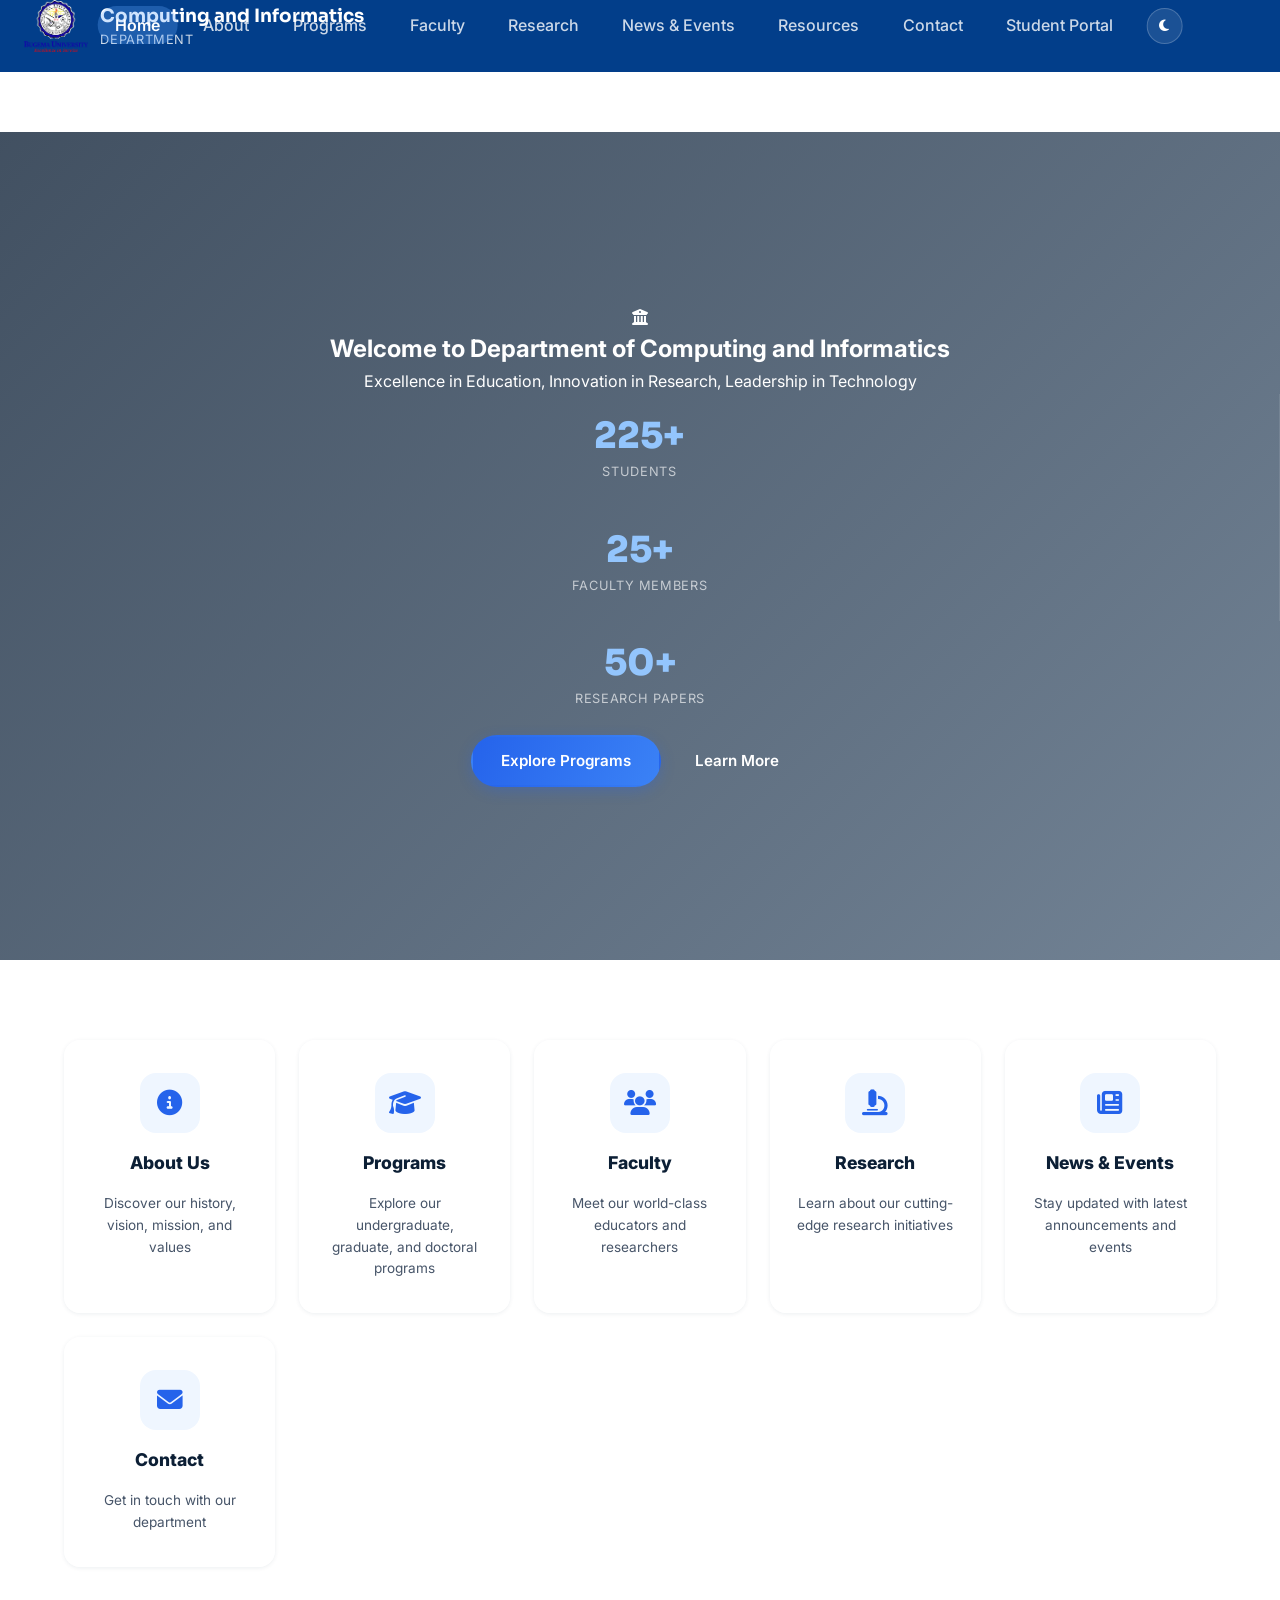
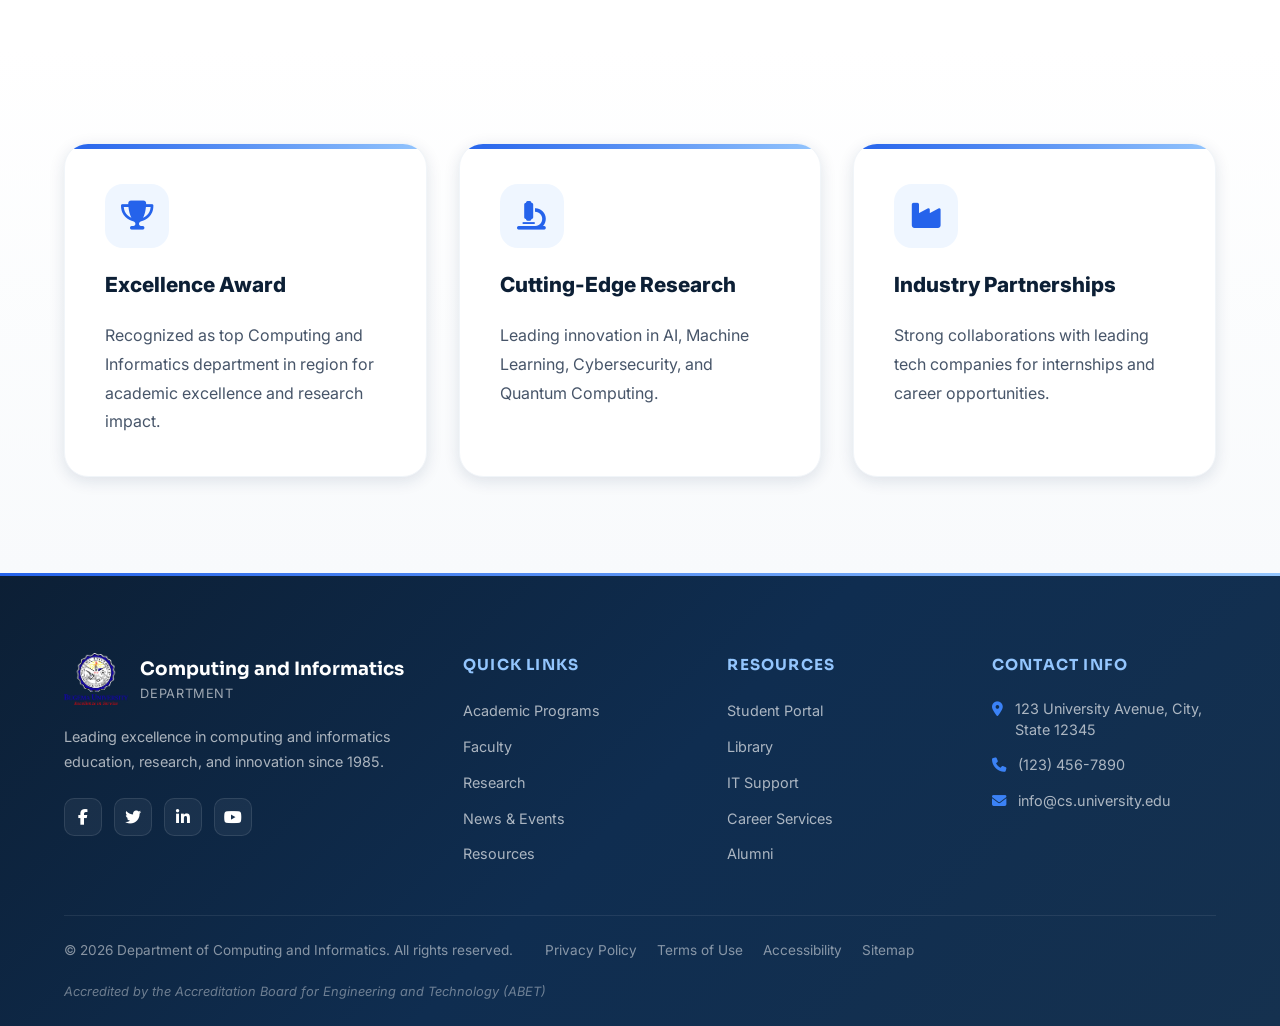
==== index.html @ a3d0b2f0 "BUSchool-Department-Computing_and_informatics" ====
<!DOCTYPE html>
<html lang="en">
<head>
    <meta charset="UTF-8">
    <meta name="viewport" content="width=device-width, initial-scale=1.0, maximum-scale=5.0, user-scalable=yes, viewport-fit=cover">
    <meta name="description" content="Department of Computing and Informatics - Excellence in Education, Research, and Innovation">
    <meta name="keywords" content="computing and informatics, university, education, research, programs, faculty">
    <meta name="author" content="Department of Computing and Informatics">
    <title>Department of Computing and Informatics | University</title>
    <link rel="stylesheet" href="styles.css">
    <link rel="preconnect" href="https://fonts.googleapis.com">
    <link rel="preconnect" href="https://fonts.gstatic.com" crossorigin>
    <link href="https://fonts.googleapis.com/css2?family=Inter:wght@300;400;500;600;700&family=Merriweather:wght@300;400;700&display=swap" rel="stylesheet">
    <link rel="stylesheet" href="https://cdnjs.cloudflare.com/ajax/libs/font-awesome/6.4.0/css/all.min.css">
</head>
<body>
    <!-- Navigation Header -->
    <header class="header" role="banner">
        <nav class="navbar" role="navigation" aria-label="Main navigation">
            <div class="nav-container">
                <div class="nav-brand">
                    <a href="index.html" class="brand-link">
                        <div class="brand-logo">
                            <img src="bugema logo.png" alt="Bugema Logo" class="nav-logo-img">
                        </div>
                        <div class="brand-text">
                            <span class="brand-name">Computing and Informatics</span>
                            <span class="brand-tagline">Department</span>
                        </div>
                    </a>
                </div>
                
                <button class="nav-toggle" aria-label="Toggle navigation" aria-expanded="false">
                    <span class="hamburger-line"></span>
                    <span class="hamburger-line"></span>
                    <span class="hamburger-line"></span>
                </button>
                
                <ul class="nav-menu" role="menubar">
                    <li class="nav-item" role="none">
                        <a href="index.html" class="nav-link active" role="menuitem">Home</a>
                    </li>
                    <li class="nav-item" role="none">
                        <a href="about.html" class="nav-link" role="menuitem">About</a>
                    </li>
                    <li class="nav-item" role="none">
                        <a href="programs.html" class="nav-link" role="menuitem">Programs</a>
                    </li>
                    <li class="nav-item" role="none">
                        <a href="faculty.html" class="nav-link" role="menuitem">Faculty</a>
                    </li>
                    <li class="nav-item" role="none">
                        <a href="research.html" class="nav-link" role="menuitem">Research</a>
                    </li>
                    <li class="nav-item" role="none">
                        <a href="news.html" class="nav-link" role="menuitem">News & Events</a>
                    </li>
                    <li class="nav-item" role="none">
                        <a href="resources.html" class="nav-link" role="menuitem">Resources</a>
                    </li>
                    <li class="nav-item" role="none">
                        <a href="contact.html" class="nav-link" role="menuitem">Contact</a>
                    </li>
                    <li class="nav-item nav-cta" role="none">
                        <a href="https://erms.bugemauniv.ac.ug/student/login/" class="nav-link cta-button" role="menuitem" target="_blank">Student Portal</a>
                    </li>
                </ul>
            </div>
        </nav>
    </header>

    <main>
        <!-- Hero Section -->
        <section id="home" class="hero welcome-hero" role="banner">
            <div class="hero-slides">
                <div class="hero-slide"></div>
                <div class="hero-slide"></div>
                <div class="hero-slide"></div>
                <div class="hero-slide"></div>
                <div class="hero-overlay"></div>
            </div>
            <div class="hero-content">
                <div class="welcome-container">
                    <div class="welcome-card">
                        <div class="welcome-icon">
                            <i class="fas fa-university"></i>
                        </div>
                        <h1 class="welcome-title">Welcome to Department of Computing and Informatics</h1>
                        <p class="welcome-subtitle">Excellence in Education, Innovation in Research, Leadership in Technology</p>
                        
                        <div class="welcome-stats">
                            <div class="stat-item">
                                <span class="stat-number" data-count="500" data-suffix="+">0+</span>
                                <span class="stat-label">Students</span>
                            </div>
                            <div class="stat-item">
                                <span class="stat-number" data-count="50" data-suffix="+">0+</span>
                                <span class="stat-label">Faculty Members</span>
                            </div>
                            <div class="stat-item">
                                <span class="stat-number" data-count="100" data-suffix="+">0+</span>
                                <span class="stat-label">Research Papers</span>
                            </div>
                        </div>
                        
                        <div class="welcome-actions">
                            <a href="programs.html" class="btn btn-primary">Explore Programs</a>
                            <a href="about.html" class="btn btn-secondary">Learn More</a>
                        </div>
                    </div>
                </div>
            </div>
        </section>

        <!-- Quick Links Section -->
        <section class="quick-links">
            <div class="container">
                <div class="quick-links-grid">
                    <a href="about.html" class="quick-link-card">
                        <div class="quick-link-icon">
                            <i class="fas fa-info-circle"></i>
                        </div>
                        <h3>About Us</h3>
                        <p>Discover our history, vision, mission, and values</p>
                    </a>
                    
                    <a href="programs.html" class="quick-link-card">
                        <div class="quick-link-icon">
                            <i class="fas fa-graduation-cap"></i>
                        </div>
                        <h3>Programs</h3>
                        <p>Explore our undergraduate, graduate, and doctoral programs</p>
                    </a>
                    
                    <a href="faculty.html" class="quick-link-card">
                        <div class="quick-link-icon">
                            <i class="fas fa-users"></i>
                        </div>
                        <h3>Faculty</h3>
                        <p>Meet our world-class educators and researchers</p>
                    </a>
                    
                    <a href="research.html" class="quick-link-card">
                        <div class="quick-link-icon">
                            <i class="fas fa-microscope"></i>
                        </div>
                        <h3>Research</h3>
                        <p>Learn about our cutting-edge research initiatives</p>
                    </a>
                    
                    <a href="news.html" class="quick-link-card">
                        <div class="quick-link-icon">
                            <i class="fas fa-newspaper"></i>
                        </div>
                        <h3>News & Events</h3>
                        <p>Stay updated with latest announcements and events</p>
                    </a>
                    
                    <a href="contact.html" class="quick-link-card">
                        <div class="quick-link-icon">
                            <i class="fas fa-envelope"></i>
                        </div>
                        <h3>Contact</h3>
                        <p>Get in touch with our department</p>
                    </a>
                </div>
            </div>
        </section>

        <!-- Highlights Section -->
        <section class="highlights">
            <div class="container">
                <div class="highlights-grid">
                    <div class="highlight-card">
                        <div class="highlight-icon">
                            <i class="fas fa-trophy"></i>
                        </div>
                        <h3>Excellence Award</h3>
                        <p>Recognized as top Computing and Informatics department in region for academic excellence and research impact.</p>
                    </div>
                    <div class="highlight-card">
                        <div class="highlight-icon">
                            <i class="fas fa-microscope"></i>
                        </div>
                        <h3>Cutting-Edge Research</h3>
                        <p>Leading innovation in AI, Machine Learning, Cybersecurity, and Quantum Computing.</p>
                    </div>
                    <div class="highlight-card">
                        <div class="highlight-icon">
                            <i class="fas fa-industry"></i>
                        </div>
                        <h3>Industry Partnerships</h3>
                        <p>Strong collaborations with leading tech companies for internships and career opportunities.</p>
                    </div>
                </div>
            </div>
        </section>
    </main>

    <!-- Footer -->
    <footer class="footer" role="contentinfo">
        <div class="container">
            <div class="footer-content">
                <div class="footer-section">
                    <div class="footer-brand">
                        <div class="brand-logo">
                            <img src="bugema logo.png" alt="Bugema Logo" class="nav-logo-img">
                        </div>
                        <div class="brand-text">
                            <span class="brand-name">Computing and Informatics</span>
                            <span class="brand-tagline">Department</span>
                        </div>
                    </div>
                    <p class="footer-description">
                        Leading excellence in computing and informatics education, research, and innovation since 1985.
                    </p>
                    <div class="social-links">
                        <a href="#" aria-label="Facebook">
                            <i class="fab fa-facebook-f"></i>
                        </a>
                        <a href="#" aria-label="Twitter">
                            <i class="fab fa-twitter"></i>
                        </a>
                        <a href="#" aria-label="LinkedIn">
                            <i class="fab fa-linkedin-in"></i>
                        </a>
                        <a href="#" aria-label="YouTube">
                            <i class="fab fa-youtube"></i>
                        </a>
                    </div>
                </div>
                
                <div class="footer-section">
                    <h3>Quick Links</h3>
                    <ul class="footer-links">
                        <li><a href="programs.html">Academic Programs</a></li>
                        <li><a href="faculty.html">Faculty</a></li>
                        <li><a href="research.html">Research</a></li>
                        <li><a href="news.html">News & Events</a></li>
                        <li><a href="resources.html">Resources</a></li>
                    </ul>
                </div>
                
                <div class="footer-section">
                    <h3>Resources</h3>
                    <ul class="footer-links">
                        <li><a href="https://erms.bugemauniv.ac.ug/student/login/" target="_blank">Student Portal</a></li>
                        <li><a href="#">Library</a></li>
                        <li><a href="#">IT Support</a></li>
                        <li><a href="#">Career Services</a></li>
                        <li><a href="#">Alumni</a></li>
                    </ul>
                </div>
                
                <div class="footer-section">
                    <h3>Contact Info</h3>
                    <ul class="footer-contact">
                        <li>
                            <i class="fas fa-map-marker-alt"></i>
                            123 University Avenue, City, State 12345
                        </li>
                        <li>
                            <i class="fas fa-phone"></i>
                            (123) 456-7890
                        </li>
                        <li>
                            <i class="fas fa-envelope"></i>
                            info@cs.university.edu
                        </li>
                    </ul>
                </div>
            </div>
            
            <div class="footer-bottom">
                <div class="footer-legal">
                    <p>&copy; 2026 Department of Computing and Informatics. All rights reserved.</p>
                    <ul class="legal-links">
                        <li><a href="#">Privacy Policy</a></li>
                        <li><a href="#">Terms of Use</a></li>
                        <li><a href="#">Accessibility</a></li>
                        <li><a href="#">Sitemap</a></li>
                    </ul>
                </div>
                <div class="footer-accreditation">
                    <p>Accredited by the Accreditation Board for Engineering and Technology (ABET)</p>
                </div>
            </div>
        </div>
    </footer>

    <script src="script.js"></script>
</body>
</html>
---- styles.css ----
/* =========================================================
   CS Department Website — Complete Design System
   Blue & White Theme | Modern University Layout
   ========================================================= */

@import url('https://fonts.googleapis.com/css2?family=Sora:wght@300;400;500;600;700;800&family=Inter:wght@300;400;500;600;700&display=swap');

/* ─── CSS Variables ──────────────────────────────────────── */
:root {
  --blue-900: #0c1f35;
  --blue-800: #0f2d50;
  --blue-700: #15314f;
  --blue-600: #1a4a72;
  --blue-500: #1d6fa3;
  --blue-400: #2563eb;
  --blue-300: #3b82f6;
  --blue-200: #93c5fd;
  --blue-100: #dbeafe;
  --blue-50:  #eff6ff;

  --white: #ffffff;
  --gray-50: #f8fafc;
  --gray-100: #f1f5f9;
  --gray-200: #e2e8f0;
  --gray-300: #cbd5e1;
  --gray-500: #64748b;
  --gray-600: #475569;
  --gray-700: #334155;
  --gray-900: #0f172a;

  --font-heading: 'Sora', sans-serif;
  --font-body: 'Inter', sans-serif;

  --radius-sm: 8px;
  --radius-md: 16px;
  --radius-lg: 24px;
  --radius-full: 9999px;

  --shadow-sm: 0 1px 4px rgba(15,45,80,.08);
  --shadow-md: 0 4px 16px rgba(15,45,80,.12);
  --shadow-lg: 0 12px 40px rgba(15,45,80,.16);
  --shadow-xl: 0 24px 60px rgba(15,45,80,.2);

  --nav-h: 72px;
  --bottom-nav-h: 64px;
  --transition: .25s ease;
}

[data-theme="dark"] {
  --white: #0f172a;
  --gray-50: #1e293b;
  --gray-100: #334155;
  --gray-200: #475569;
  --gray-300: #64748b;
  --gray-500: #94a3b8;
  --gray-600: #cbd5e1;
  --gray-700: #f1f5f9;
  --gray-900: #ffffff;
  
  --blue-900: #93c5fd;
  --blue-50: #1e293b;
}

/* ─── Reset ──────────────────────────────────────────────── */
*, *::before, *::after { box-sizing: border-box; margin: 0; padding: 0; }
html { scroll-behavior: smooth; font-size: 16px; }
body {
  font-family: var(--font-body);
  color: var(--gray-700);
  background: var(--white);
  line-height: 1.6;
  -webkit-font-smoothing: antialiased;
  overflow-x: hidden;
}
img { max-width: 100%; display: block; }
a { text-decoration: none; color: inherit; }
ul { list-style: none; }

/* ─── Container ──────────────────────────────────────────── */
.container {
  max-width: 1200px;
  margin: 0 auto;
  padding: 0 1.5rem;
}

/* ─── Body padding for nav ───────────────────────────────── */
body { padding-top: calc(var(--nav-h) + 60px); }
@media (max-width: 767px) {
  body { padding-top: 0; padding-bottom: var(--bottom-nav-h); }
}

/* =========================================================
   HEADER & NAVIGATION
   ========================================================= */
.header {
  position: fixed;
  top: 0; left: 0; right: 0;
  height: var(--nav-h);
  background: #023e8a; /* Solid vibrant university blue */
  z-index: 1000;
  transition: all 0.3s ease;
}
.header.scrolled {
  background: rgba(2, 62, 138, 0.95);
  backdrop-filter: blur(12px);
  box-shadow: 0 4px 30px rgba(0,0,0,0.15);
}

.nav-container {
  display: flex;
  align-items: center;
  justify-content: space-between;
  width: 100%;
  height: 100%;
  max-width: 1400px;
  margin: 0 auto;
  padding: 0 1.5rem;
  position: relative;
}

/* Brand */
.brand-link {
  display: flex;
  align-items: center;
  gap: .75rem;
  text-decoration: none;
  flex-shrink: 0;
}
.brand-logo {
  display: flex;
  align-items: center;
  justify-content: center;
  height: 52px;
  flex-shrink: 0;
}
.nav-logo-img {
  height: 52px;
  width: auto;
  object-fit: contain;
  display: block;
}
.brand-text {
  display: flex;
  flex-direction: column;
  white-space: nowrap;
}
.brand-name { font-family: var(--font-heading); font-size: 1.15rem; font-weight: 700; color: var(--white); }
.brand-tagline { font-family: var(--font-body); font-size: .8rem; color: rgba(255,255,255,.8); text-transform: uppercase; letter-spacing: 0.05em; }

/* Navigation Menu & Responsive Dropdown */
.nav-menu {
  display: flex;
  align-items: center;
  gap: .5rem;
  position: absolute;
  left: 50%;
  transform: translateX(-50%);
}
.nav-link {
  color: rgba(255,255,255,.8);
  font-size: 1rem;
  font-weight: 500;
  padding: .55rem 1.1rem;
  border-radius: var(--radius-full);
  transition: all 0.3s ease;
  white-space: nowrap;
}
.nav-link:hover   { color: var(--white); background: rgba(255,255,255,.12); }
.nav-link.active  { color: var(--white); background: rgba(96,165,250,.3); font-weight: 600; }

.nav-toggle { display: none; background: transparent; border: none; cursor: pointer; padding: 0.5rem; }
.hamburger-line { display: block; width: 24px; height: 2px; margin: 5px 0; background: var(--white); transition: var(--transition); }

/* Theme Toggle Button */
.theme-toggle {
  background: rgba(255,255,255,.1);
  border: 1px solid rgba(255,255,255,.2);
  color: var(--white);
  border-radius: 50%;
  width: 36px; height: 36px;
  display: flex; align-items: center; justify-content: center;
  cursor: pointer; transition: var(--transition);
  margin-left: 0.5rem;
}
.theme-toggle:hover { background: rgba(255,255,255,.2); transform: translateY(-2px); }
.theme-toggle i { pointer-events: none; }

/* Responsive Nav */
@media (max-width: 900px) {
  .nav-toggle { display: block; }
  .nav-menu {
    position: absolute;
    top: 100%; left: 0; right: 0;
    transform: none;
    background: rgba(12, 31, 53, 0.98);
    backdrop-filter: blur(16px);
    flex-direction: column;
    padding: 1.5rem;
    gap: 1rem;
    box-shadow: 0 10px 30px rgba(0,0,0,0.3);
    clip-path: polygon(0 0, 100% 0, 100% 0, 0 0);
    transition: clip-path 0.4s ease-in-out;
  }
  .nav-menu.show {
    clip-path: polygon(0 0, 100% 0, 100% 100%, 0 100%);
  }
  .nav-link { font-size: 1.1rem; width: 100%; text-align: center; }
  .nav-cta { margin: 1rem auto 0; }
  .theme-toggle-item { display: flex; justify-content: center; width: 100%; margin-top: 1rem; border-top: 1px solid rgba(255,255,255,0.1); padding-top: 1rem; }
}

/* =========================================================
   PAGE HERO (inner pages)
   ========================================================= */
.page-hero {
  position: relative;
  padding: 5rem 0 3.5rem;
  background:
    linear-gradient(135deg, rgba(12,31,53,.82) 0%, rgba(21,49,79,.82) 100%),
    url('departement picture.jpeg') center/cover no-repeat;
  color: var(--white);
  overflow: hidden;
}
.page-hero::after {
  content: '';
  position: absolute;
  inset: 0;
  background: url("data:image/svg+xml,%3Csvg width='60' height='60' viewBox='0 0 60 60' xmlns='http://www.w3.org/2000/svg'%3E%3Cg fill='none' fill-rule='evenodd'%3E%3Cg fill='%23ffffff' fill-opacity='0.03'%3E%3Cpath d='M36 34v-4h-2v4h-4v2h4v4h2v-4h4v-2h-4zm0-30V0h-2v4h-4v2h4v4h2V6h4V4h-4zM6 34v-4H4v4H0v2h4v4h2v-4h4v-2H6zM6 4V0H4v4H0v2h4v4h2V6h4V4H6z'/%3E%3C/g%3E%3C/g%3E%3C/svg%3E");
  pointer-events: none;
}
.page-hero .container { position: relative; z-index: 1; }
.page-breadcrumb {
  font-size: .8rem;
  color: rgba(255,255,255,.6);
  margin-bottom: .75rem;
  display: flex;
  align-items: center;
  gap: .5rem;
}
.page-breadcrumb a { color: rgba(255,255,255,.6); }
.page-breadcrumb a:hover { color: var(--white); }
.page-hero-title {
  font-family: var(--font-heading);
  font-size: clamp(2rem, 5vw, 3.25rem);
  font-weight: 800;
  line-height: 1.15;
  margin-bottom: .75rem;
}
.page-hero-sub {
  font-size: 1.1rem;
  color: rgba(255,255,255,.8);
  max-width: 560px;
}

/* =========================================================
   SECTION STYLES
   ========================================================= */
.section { padding: 5rem 0; }
.section-alt { background: var(--blue-50); }
.section-dark {
  background: linear-gradient(135deg, var(--blue-900), var(--blue-700));
  color: var(--white);
}

.section-header { text-align: center; margin-bottom: 3.5rem; }
.section-tag {
  display: inline-block;
  background: var(--blue-100);
  color: var(--blue-400);
  font-size: .75rem;
  font-weight: 700;
  text-transform: uppercase;
  letter-spacing: .1em;
  padding: .3rem .9rem;
  border-radius: var(--radius-full);
  margin-bottom: 1rem;
}
.section-dark .section-tag {
  background: rgba(255,255,255,.1);
  color: var(--blue-200);
}
.section-title {
  font-family: var(--font-heading);
  font-size: clamp(1.75rem, 4vw, 2.75rem);
  font-weight: 800;
  color: var(--blue-900);
  margin-bottom: .75rem;
}
.section-dark .section-title { color: var(--white); }
.section-sub {
  font-size: 1.1rem;
  color: var(--gray-500);
  max-width: 600px;
  margin: 0 auto;
}
.section-dark .section-sub { color: rgba(255,255,255,.7); }

/* ─── Section Divider accent ─── */
.section-title::after {
  content: '';
  display: block;
  width: 48px;
  height: 4px;
  background: linear-gradient(90deg, var(--blue-400), var(--blue-200));
  border-radius: 2px;
  margin: .75rem auto 0;
}
.section-header.left .section-title::after { margin-left: 0; }

/* =========================================================
   BUTTONS
   ========================================================= */
.btn {
  display: inline-flex;
  align-items: center;
  gap: .5rem;
  padding: .75rem 1.75rem;
  border-radius: var(--radius-full);
  font-weight: 600;
  font-size: .95rem;
  transition: var(--transition);
  cursor: pointer;
  border: 2px solid transparent;
  white-space: nowrap;
}
.btn-primary {
  background: linear-gradient(120deg, var(--blue-400), var(--blue-300));
  color: var(--white);
  box-shadow: 0 4px 14px rgba(37,99,235,.3);
}
.btn-primary:hover { transform: translateY(-2px); box-shadow: 0 8px 24px rgba(37,99,235,.4); }
.btn-outline {
  background: transparent;
  color: var(--white);
  border-color: rgba(255,255,255,.6);
}
.btn-outline:hover { background: rgba(255,255,255,.12); border-color: var(--white); }
.btn-outline-blue {
  background: transparent;
  color: var(--blue-400);
  border-color: var(--blue-400);
}
.btn-outline-blue:hover { background: var(--blue-400); color: var(--white); }
.btn-sm { padding: .5rem 1.1rem; font-size: .85rem; }

/* =========================================================
   HERO (homepage)
   ========================================================= */
.hero {
  position: relative;
  min-height: calc(100vh - var(--nav-h));
  display: flex;
  align-items: center;
  overflow: hidden;
  color: var(--white);
}
@media (max-width: 767px) {
  .hero { min-height: calc(100vh - 58px); }
}

/* Slideshow */
.hero-slides { position: absolute; inset: 0; }
.hero-slide {
  position: absolute;
  inset: 0;
  background-size: cover;
  background-position: center;
  opacity: 0;
  transform: scale(1.06);
  animation: heroSlide 24s infinite ease-in-out;
}
.hero-slide:nth-child(1) { background-image: url('departement.jpeg'); animation-delay: 0s; }
.hero-slide:nth-child(2) { background-image: url('welcome.jpg'); animation-delay: 6s; }
.hero-slide:nth-child(3) { background-image: url('Arc of knowledge BU.jpg'); animation-delay: 12s; }
.hero-slide:nth-child(4) { background-image: url('1.jpg'); animation-delay: 18s; }
@keyframes heroSlide {
  0%, 24% { opacity: 1; transform: scale(1.03); }
  26%, 100% { opacity: 0; transform: scale(1.08); }
}

.hero-overlay {
  position: absolute;
  inset: 0;
  background: linear-gradient(135deg, rgba(12,31,53,.78) 0%, rgba(21,49,79,.6) 100%);
}
.hero-content {
  position: relative;
  z-index: 2;
  width: 100%;
  text-align: center;
  padding: 4rem 0;
}
/* Welcome Logo specific for index.html */
.welcome-logo {
  width: 140px;
  height: 140px;
  object-fit: contain;
  margin: 0 auto 1.5rem;
  filter: drop-shadow(0 8px 24px rgba(0,0,0,0.6));
  animation: fadeUp 0.8s ease;
}
.hero-logo {
  width: 110px;
  height: 110px;
  object-fit: contain;
  margin: 0 auto 1.5rem;
  filter: drop-shadow(0 4px 16px rgba(0,0,0,.4));
}
.hero-tag {
  display: inline-block;
  background: rgba(255,255,255,.12);
  border: 1px solid rgba(255,255,255,.25);
  color: var(--blue-200);
  font-size: .8rem;
  font-weight: 600;
  letter-spacing: .1em;
  text-transform: uppercase;
  padding: .35rem 1rem;
  border-radius: var(--radius-full);
  margin-bottom: 1.25rem;
}
.hero-title {
  font-family: var(--font-heading);
  font-size: clamp(2.25rem, 6vw, 4rem);
  font-weight: 800;
  line-height: 1.1;
  margin-bottom: 1rem;
  text-shadow: 0 2px 20px rgba(0,0,0,.3);
}
.hero-sub {
  font-size: clamp(1rem, 2.5vw, 1.25rem);
  color: rgba(255,255,255,.85);
  max-width: 620px;
  margin: 0 auto 2rem;
  text-shadow: 0 1px 8px rgba(0,0,0,.3);
}
.hero-actions { display: flex; gap: 1rem; justify-content: center; flex-wrap: wrap; }

/* Stats Row */
.hero-stats {
  position: relative;
  z-index: 2;
  background: rgba(255,255,255,.06);
  backdrop-filter: blur(10px);
  border-top: 1px solid rgba(255,255,255,.1);
}
.hero-stats-inner {
  display: flex;
  justify-content: center;
  flex-wrap: wrap;
}
.stat-item {
  flex: 1;
  min-width: 120px;
  text-align: center;
  padding: 1.5rem 1rem;
  border-right: 1px solid rgba(255,255,255,.1);
}
.stat-item:last-child { border-right: none; }
.stat-number {
  display: block;
  font-family: var(--font-heading);
  font-size: 2.25rem;
  font-weight: 800;
  color: var(--blue-200);
  line-height: 1;
  margin-bottom: .25rem;
}
.stat-label {
  font-size: .8rem;
  color: rgba(255,255,255,.65);
  text-transform: uppercase;
  letter-spacing: .05em;
}

/* =========================================================
   QUICK LINKS GRID (homepage)
   ========================================================= */
.quick-links {
  padding: 5rem 0;
}
.quick-links-grid {
  display: grid;
  grid-template-columns: repeat(auto-fit, minmax(200px, 1fr));
  gap: 1.5rem;
}
.quick-link-card {
  background: rgba(255, 255, 255, 0.7);
  backdrop-filter: blur(8px);
  -webkit-backdrop-filter: blur(8px);
  border: 1px solid rgba(255, 255, 255, 0.3);
  border-radius: var(--radius-md);
  padding: 2rem 1.5rem;
  text-align: center;
  transition: all 0.4s cubic-bezier(0.165, 0.84, 0.44, 1);
  box-shadow: var(--shadow-sm);
  display: flex;
  flex-direction: column;
  align-items: center;
  gap: 1rem;
  position: relative;
  overflow: hidden;
 height: 100%;}
.quick-link-card::before {
  content: '';
  position: absolute;
  top: 0; left: 0;
  width: 100%; height: 100%;
  background: linear-gradient(135deg, var(--blue-400), var(--blue-300));
  opacity: 0;
  transition: opacity 0.4s ease;
  z-index: 0;
}
.quick-link-card:hover { transform: translateY(-8px); box-shadow: var(--shadow-xl); border-color: transparent; }
.quick-link-card:hover::before { opacity: 0.05; }
.quick-link-card-icon, .quick-link-icon {
  width: 60px; height: 60px;
  background: var(--blue-50);
  border-radius: 16px;
  display: flex; align-items: center; justify-content: center;
  font-size: 1.6rem;
  color: var(--blue-400);
  transition: all 0.4s ease;
  position: relative;
  z-index: 1;
}
.quick-link-card:hover .quick-link-icon { background: var(--blue-400); color: var(--white); transform: scale(1.1); }
.quick-link-card h3 { font-size: 1.1rem; font-weight: 800; color: var(--blue-900); position: relative; z-index: 1; }
.quick-link-card p  { font-size: .85rem; color: var(--gray-600); line-height: 1.6; position: relative; z-index: 1; }
.quick-link-card:hover h3 { color: var(--blue-700); }

/* =========================================================
   HIGHLIGHT CARDS
   ========================================================= */
.highlights {
  padding: 6rem 0;
  background: linear-gradient(180deg, var(--white) 0%, var(--gray-50) 100%);
}
.highlights-grid {
  display: grid;
  grid-template-columns: repeat(auto-fit, minmax(300px, 1fr));
  gap: 2rem;
}
.highlight-card {
  background: var(--white);
  border-radius: var(--radius-lg);
  padding: 2.5rem;
  box-shadow: var(--shadow-md);
  border: 1px solid var(--gray-100);
  transition: all 0.4s cubic-bezier(0.175, 0.885, 0.32, 1.275);
  position: relative;
  overflow: hidden;
  display: flex;
  flex-direction: column;
  gap: 1.25rem;
 height: 100%;}
.highlight-card::before {
  content: '';
  position: absolute;
  top: 0; left: 0; right: 0;
  height: 5px;
  background: linear-gradient(90deg, var(--blue-400), var(--blue-200));
}
.highlight-card:hover { transform: translateY(-10px); box-shadow: var(--shadow-xl); border-color: var(--blue-100); }
.highlight-icon {
  width: 64px; height: 64px;
  background: var(--blue-50);
  border-radius: 18px;
  display: flex; align-items: center; justify-content: center;
  font-size: 1.8rem;
  color: var(--blue-400);
  transition: all 0.4s ease;
}
.highlight-card:hover .highlight-icon { background: var(--blue-400); color: var(--white); transform: rotate(10deg); }
.highlight-card h3 { font-size: 1.3rem; font-weight: 800; color: var(--blue-900); }
.highlight-card p  { font-size: 1rem; color: var(--gray-600); line-height: 1.8; }

/* =========================================================
   OVERVIEW GRID (about)
   ========================================================= */
.overview-grid {
  display: grid;
  grid-template-columns: 1fr 1fr;
  gap: 3rem;
  align-items: center;
}
.overview-grid.reverse { direction: rtl; }
.overview-grid.reverse > * { direction: ltr; }
@media (max-width: 767px) { .overview-grid { grid-template-columns: 1fr; direction: ltr; } }
.overview-img {
  border-radius: var(--radius-lg);
  width: 100%;
  height: 340px;
  object-fit: cover;
  box-shadow: var(--shadow-lg);
}
.overview-text h2 { font-family: var(--font-heading); font-size: 1.9rem; font-weight: 800; color: var(--blue-900); margin-bottom: 1rem; }
.overview-text p  { color: var(--gray-600); line-height: 1.8; margin-bottom: 1rem; }

/* VMV Cards */
.vmv-grid {
  display: grid;
  grid-template-columns: repeat(auto-fit, minmax(240px, 1fr));
  gap: 1.5rem;
}
.vmv-card {
  background: var(--white);
  border-radius: var(--radius-md);
  padding: 1.75rem;
  box-shadow: var(--shadow-md);
  border: 1px solid var(--gray-200);
  text-align: center;
  transition: var(--transition);
 height: 100%; display: flex; flex-direction: column;}
.vmv-card:hover { transform: translateY(-4px); box-shadow: var(--shadow-lg); }
.vmv-icon {
  font-size: 2.25rem;
  color: var(--blue-400);
  margin-bottom: 1rem;
}
.vmv-card h3 { font-size: 1.1rem; font-weight: 700; color: var(--blue-900); margin-bottom: .6rem; }
.vmv-card p  { font-size: .9rem; color: var(--gray-500); line-height: 1.7; }

/* HOD Card */
.hod-section { padding: 5rem 0; background: var(--blue-50); }
.hod-card {
  display: grid;
  grid-template-columns: 280px 1fr;
  gap: 3rem;
  align-items: center;
  background: var(--white);
  border-radius: var(--radius-lg);
  padding: 2.5rem;
  box-shadow: var(--shadow-lg);
  border: 1px solid var(--blue-100);
}
@media (max-width: 767px) { .hod-card { grid-template-columns: 1fr; text-align: center; } }
.hod-photo {
  width: 100%;
  aspect-ratio: 1;
  object-fit: cover;
  border-radius: var(--radius-md);
  box-shadow: var(--shadow-md);
}
.hod-info .badge {
  display: inline-block;
  background: var(--blue-100);
  color: var(--blue-500);
  font-size: .75rem;
  font-weight: 700;
  letter-spacing: .08em;
  text-transform: uppercase;
  padding: .25rem .75rem;
  border-radius: var(--radius-full);
  margin-bottom: 1rem;
}
.hod-info h2 { font-family: var(--font-heading); font-size: 1.75rem; font-weight: 800; color: var(--blue-900); margin-bottom: .25rem; }
.hod-info .title { color: var(--blue-400); font-weight: 600; margin-bottom: 1rem; }
.hod-info p  { color: var(--gray-600); line-height: 1.8; }

/* Timeline */
.timeline { position: relative; max-width: 720px; margin: 0 auto; }
.timeline::before {
  content: '';
  position: absolute;
  left: 50%;
  top: 0; bottom: 0;
  width: 2px;
  background: var(--blue-100);
  transform: translateX(-50%);
}
@media (max-width: 600px) {
  .timeline::before { left: 16px; }
}
.timeline-item {
  display: flex;
  gap: 2rem;
  margin-bottom: 2.5rem;
  position: relative;
  align-items: flex-start;
}
.timeline-item:nth-child(odd)  { flex-direction: row; }
.timeline-item:nth-child(even) { flex-direction: row-reverse; }
@media (max-width: 600px) {
  .timeline-item,
  .timeline-item:nth-child(even) { flex-direction: row; padding-left: 2.5rem; }
}
.timeline-dot {
  position: absolute;
  left: 50%;
  top: .5rem;
  transform: translateX(-50%);
  width: 14px; height: 14px;
  background: var(--blue-400);
  border: 3px solid var(--white);
  border-radius: 50%;
  box-shadow: 0 0 0 3px var(--blue-200);
  z-index: 1;
  flex-shrink: 0;
}
@media (max-width: 600px) {
  .timeline-dot { left: 16px; transform: none; }
}
.timeline-year {
  background: var(--blue-400);
  color: var(--white);
  font-weight: 700;
  font-size: .85rem;
  padding: .3rem .85rem;
  border-radius: var(--radius-full);
  flex-shrink: 0;
  align-self: flex-start;
  min-width: 72px;
  text-align: center;
}
.timeline-body {
  background: var(--white);
  border-radius: var(--radius-md);
  padding: 1.25rem 1.5rem;
  box-shadow: var(--shadow-sm);
  flex: 1;
  border: 1px solid var(--gray-200);
}
.timeline-body h4 { color: var(--blue-900); font-weight: 700; margin-bottom: .3rem; }
.timeline-body p  { color: var(--gray-500); font-size: .9rem; }

/* =========================================================
   PROGRAMS
   ========================================================= */
.tab-bar {
  display: flex;
  justify-content: center;
  gap: .5rem;
  margin-bottom: 2.5rem;
  flex-wrap: wrap;
}
.tab-btn {
  padding: .55rem 1.4rem;
  border-radius: var(--radius-full);
  border: 2px solid var(--blue-200);
  background: transparent;
  color: var(--blue-600);
  font-weight: 600;
  font-size: .9rem;
  cursor: pointer;
  transition: var(--transition);
}
.tab-btn.active, .tab-btn:hover {
  background: var(--blue-400);
  border-color: var(--blue-400);
  color: var(--white);
}
.tab-panel { display: none; }
.tab-panel.active { display: block; animation: fadeUp .35s ease; }

.program-grid {
  display: grid;
  grid-template-columns: repeat(auto-fit, minmax(340px, 1fr));
  gap: 2rem;
}
.program-card {
  background: var(--white);
  border-radius: var(--radius-lg);
  overflow: hidden;
  box-shadow: var(--shadow-sm);
  border: 1px solid var(--gray-200);
  transition: all 0.4s cubic-bezier(0.175, 0.885, 0.32, 1.275);
  display: flex;
  flex-direction: column;
  position: relative;
}
.program-card::after {
  content: ''; position: absolute; inset: 0; border: 2px solid transparent; 
  background: linear-gradient(135deg, var(--blue-400), var(--blue-200)) border-box; 
  -webkit-mask: linear-gradient(#fff 0 0) padding-box, linear-gradient(#fff 0 0); 
  -webkit-mask-composite: xor; mask: linear-gradient(#fff 0 0) padding-box, linear-gradient(#fff 0 0); mask-composite: exclude; opacity: 0; transition: opacity 0.4s ease; 
  border-radius: var(--radius-lg); pointer-events: none;
}
.program-card:hover { transform: translateY(-8px); box-shadow: 0 16px 40px rgba(0,0,0,.15); }
.program-card:hover::after { opacity: 1; }
.program-card-header {
  background: linear-gradient(135deg, var(--blue-900), var(--blue-600));
  color: var(--white);
  padding: 1.75rem 1.5rem;
  display: flex;
  justify-content: space-between;
  align-items: flex-start;
  gap: 1rem;
}
.program-card-header h3 { font-size: 1.3rem; font-weight: 800; line-height: 1.3; }
.program-badge {
  background: rgba(255,255,255,.2);
  font-size: .75rem;
  font-weight: 700;
  padding: .35rem .75rem;
  border-radius: var(--radius-full);
  white-space: nowrap;
}
.program-card-body { padding: 1.75rem 1.5rem; flex: 1; }
.program-card-body p { color: var(--gray-600); font-size: .95rem; line-height: 1.7; margin-bottom: 1.25rem; }
.program-tags { display: flex; flex-wrap: wrap; gap: .6rem; margin-bottom: 1.5rem; }
.tag {
  background: var(--blue-50);
  color: var(--blue-600);
  font-size: .75rem;
  font-weight: 700;
  padding: .35rem .85rem;
  border-radius: var(--radius-full);
}
.program-card-footer {
  padding: 1.25rem 1.5rem;
  border-top: 1px solid var(--gray-200);
  display: flex;
  justify-content: space-between;
  align-items: center;
  flex-wrap: wrap;
  gap: .75rem;
}
.program-meta { font-size: .85rem; color: var(--gray-600); display: flex; align-items: center; gap: .4rem; font-weight: 500; }
.program-meta i { color: var(--blue-400); }

/* =========================================================
   FACULTY
   ========================================================= */
.faculty-grid {
  display: grid;
  grid-template-columns: repeat(auto-fit, minmax(320px, 1fr));
  gap: 2rem;
}
.faculty-card {
  background: var(--white);
  border-radius: var(--radius-lg);
  overflow: hidden;
  box-shadow: var(--shadow-sm);
  border: 1px solid var(--gray-200);
  transition: all 0.4s cubic-bezier(0.175, 0.885, 0.32, 1.275);
  display: flex;
  flex-direction: column;
  position: relative;
}
.faculty-card::after {
  content: ''; position: absolute; inset: 0; border: 2px solid transparent; 
  background: linear-gradient(135deg, var(--blue-400), var(--blue-200)) border-box; 
  -webkit-mask: linear-gradient(#fff 0 0) padding-box, linear-gradient(#fff 0 0); 
  -webkit-mask-composite: xor; mask: linear-gradient(#fff 0 0) padding-box, linear-gradient(#fff 0 0); mask-composite: exclude; opacity: 0; transition: opacity 0.4s ease; 
  border-radius: var(--radius-lg); pointer-events: none;
}
.faculty-card:hover { transform: translateY(-8px); box-shadow: 0 16px 40px rgba(0,0,0,.15); }
.faculty-card:hover::after { opacity: 1; }

.faculty-image {
  height: 280px;
  overflow: hidden;
  position: relative;
}
.faculty-image img {
  width: 100%; height: 100%;
  object-fit: cover;
  transition: transform .6s ease;
}
.faculty-card:hover .faculty-image img { transform: scale(1.08); }

.faculty-info {
  padding: 1.75rem;
  display: flex;
  flex-direction: column;
  flex: 1;
}
.faculty-info h3 { font-size: 1.25rem; font-weight: 800; color: var(--blue-900); margin-bottom: .25rem; line-height: 1.2; }
.faculty-title { color: var(--blue-400); font-size: .9rem; font-weight: 700; margin-bottom: .4rem; text-transform: uppercase; letter-spacing: 0.05em; }
.faculty-credentials { color: var(--gray-500); font-size: .85rem; font-style: italic; margin-bottom: 1.25rem; }

.faculty-research { margin-bottom: 1.5rem; flex: 1; }
.faculty-research strong { display: block; font-size: .85rem; color: var(--blue-900); margin-bottom: .4rem; }
.faculty-research ul { list-style: none; padding: 0; margin: 0; display: flex; flex-wrap: wrap; gap: .4rem; }
.faculty-research li { background: var(--blue-50); color: var(--blue-600); font-size: .75rem; padding: .2rem .6rem; border-radius: var(--radius-full); font-weight: 600; }

.faculty-contact {
  display: flex;
  flex-direction: column;
  gap: .5rem;
  padding-top: 1.25rem;
  border-top: 1px solid var(--gray-200);
}
.contact-link {
  width: 100%;
  padding: .6rem 1rem;
  border-radius: 10px;
  background: var(--blue-50);
  color: var(--blue-600);
  display: flex; align-items: center; justify-content: flex-start;
  gap: .75rem;
  font-size: .85rem;
  font-weight: 500;
  transition: all 0.3s ease;
  overflow: hidden;
  text-overflow: ellipsis;
  white-space: nowrap;
}
.contact-link:hover { background: var(--blue-400); color: var(--white); transform: translateY(-2px); box-shadow: 0 4px 12px rgba(37,99,235,.3); }

/* =========================================================
   RESEARCH
   ========================================================= */
.research-grid {
  display: grid;
  grid-template-columns: repeat(auto-fit, minmax(240px, 1fr));
  gap: 1.25rem;
}
.research-card {
  background: var(--white);
  border-radius: var(--radius-md);
  padding: 1.75rem;
  box-shadow: var(--shadow-sm);
  border: 1px solid var(--gray-200);
  text-align: center;
  transition: var(--transition);
 height: 100%; display: flex; flex-direction: column;}
.research-card:hover { transform: translateY(-4px); box-shadow: var(--shadow-lg); border-color: var(--blue-200); }
.research-icon { font-size: 2.25rem; color: var(--blue-400); margin-bottom: .9rem; }
.research-card h4 { font-size: 1.05rem; font-weight: 700; color: var(--blue-900); margin-bottom: .5rem; }
.research-card p  { font-size: .875rem; color: var(--gray-500); line-height: 1.7; }

.publications-list { max-width: 800px; margin: 0 auto; display: flex; flex-direction: column; gap: 1rem; }
.pub-item {
  background: var(--white);
  border-radius: var(--radius-md);
  padding: 1.25rem 1.5rem;
  box-shadow: var(--shadow-sm);
  border-left: 4px solid var(--blue-400);
  transition: var(--transition);
}
.pub-item:hover { box-shadow: var(--shadow-md); }
.pub-item h4 { color: var(--blue-900); font-weight: 700; margin-bottom: .35rem; font-size: 1rem; }
.pub-authors { color: var(--gray-600); font-size: .85rem; margin-bottom: .2rem; }
.pub-venue    { color: var(--gray-500); font-size: .8rem; font-style: italic; }

.projects-grid {
  display: grid;
  grid-template-columns: repeat(auto-fit, minmax(300px, 1fr));
  gap: 1.25rem;
}
.project-card {
  background: var(--white);
  border-radius: var(--radius-md);
  padding: 1.5rem;
  box-shadow: var(--shadow-md);
  border: 1px solid var(--gray-200);
  transition: var(--transition);
 height: 100%; display: flex; flex-direction: column;}
.project-card:hover { transform: translateY(-4px); box-shadow: var(--shadow-lg); }
.project-card h4 { color: var(--blue-900); font-weight: 700; margin-bottom: .5rem; }
.project-card p  { color: var(--gray-500); font-size: .9rem; line-height: 1.7; margin-bottom: 1rem;  flex: 1;}
.project-footer { display: flex; justify-content: space-between; align-items: center; flex-wrap: wrap; gap: .5rem; }
.project-funding { font-weight: 700; color: var(--blue-400); }
.project-tag { background: var(--blue-50); color: var(--blue-600); font-size: .75rem; font-weight: 600; padding: .2rem .6rem; border-radius: var(--radius-full); }

/* =========================================================
   NEWS & EVENTS
   ========================================================= */
.news-events-layout {
  display: grid;
  grid-template-columns: 1fr 360px;
  gap: 2rem;
  align-items: start;
}
@media (max-width: 900px) { .news-events-layout { grid-template-columns: 1fr; } }

.news-list { display: flex; flex-direction: column; gap: 1.25rem; }
.news-card {
  background: var(--white);
  border-radius: var(--radius-md);
  padding: 1.5rem;
  box-shadow: var(--shadow-sm);
  border: 1px solid var(--gray-200);
  transition: var(--transition);
}
.news-card:hover { box-shadow: var(--shadow-md); border-color: var(--blue-200); }
.news-date { font-size: .8rem; font-weight: 600; color: var(--blue-400); margin-bottom: .5rem; }
.news-card h3 { font-size: 1.05rem; font-weight: 700; color: var(--blue-900); margin-bottom: .5rem; }
.news-card p  { color: var(--gray-500); font-size: .875rem; line-height: 1.7; margin-bottom: .75rem; }
.read-more { color: var(--blue-400); font-size: .85rem; font-weight: 600; transition: var(--transition); display: inline-flex; align-items: center; gap: .35rem; }
.read-more:hover { gap: .6rem; color: var(--blue-600); }

.events-panel {
  background: var(--white);
  border-radius: var(--radius-md);
  box-shadow: var(--shadow-md);
  border: 1px solid var(--gray-200);
  overflow: hidden;
  position: sticky;
  top: calc(var(--nav-h) + 1rem);
}
.events-panel-header {
  background: linear-gradient(135deg, var(--blue-800), var(--blue-600));
  color: var(--white);
  padding: 1.25rem 1.5rem;
  font-weight: 700;
  font-size: 1rem;
  display: flex;
  align-items: center;
  gap: .5rem;
}
.events-list { padding: 1px 0; }
.event-item {
  display: flex;
  gap: 1rem;
  padding: 1rem 1.5rem;
  border-bottom: 1px solid var(--gray-200);
  transition: var(--transition);
}
.event-item:last-child { border-bottom: none; }
.event-item:hover { background: var(--blue-50); }
.event-date-box {
  width: 52px;
  flex-shrink: 0;
  background: var(--blue-50);
  border-radius: 10px;
  text-align: center;
  display: flex;
  flex-direction: column;
  align-items: center;
  justify-content: center;
  padding: .4rem .2rem;
  color: var(--blue-400);
}
.event-day   { font-size: 1.3rem; font-weight: 800; line-height: 1; }
.event-month { font-size: .65rem; font-weight: 600; text-transform: uppercase; }
.event-info h4 { font-size: .9rem; font-weight: 700; color: var(--blue-900); margin-bottom: .2rem; }
.event-time, .event-loc { font-size: .78rem; color: var(--gray-500); display: flex; align-items: center; gap: .3rem; }

/* =========================================================
   RESOURCES — tabbed hub
   ========================================================= */
.resources-tabs-bar {
  display: flex;
  gap: .5rem;
  margin-bottom: 2rem;
  flex-wrap: wrap;
  justify-content: center;
}
.resources-tab-btn {
  padding: .6rem 1.4rem;
  border-radius: var(--radius-full);
  border: 2px solid var(--blue-200);
  background: transparent;
  color: var(--blue-600);
  font-weight: 600;
  font-size: .85rem;
  cursor: pointer;
  transition: var(--transition);
  display: flex;
  align-items: center;
  gap: .4rem;
}
.resources-tab-btn.active, .resources-tab-btn:hover {
  background: var(--blue-400);
  border-color: var(--blue-400);
  color: var(--white);
}
.resources-tab-panel { display: none; }
.resources-tab-panel.active { display: block; animation: fadeUp .35s ease; }

.resources-grid {
  display: grid;
  grid-template-columns: repeat(auto-fit, minmax(260px, 1fr));
  gap: 1.25rem;
}
.resource-card {
  background: var(--white);
  border-radius: var(--radius-md);
  padding: 1.5rem;
  box-shadow: var(--shadow-sm);
  border: 1px solid var(--gray-200);
  display: flex;
  align-items: flex-start;
  gap: 1rem;
  transition: var(--transition);
}
.resource-card:hover { box-shadow: var(--shadow-md); border-color: var(--blue-200); }
.resource-card-icon {
  width: 44px; height: 44px;
  background: var(--blue-50);
  border-radius: 12px;
  display: flex; align-items: center; justify-content: center;
  color: var(--blue-400);
  font-size: 1.2rem;
  flex-shrink: 0;
}
.brand-logo {
  display: flex;
  align-items: center;
  justify-content: center;
  height: 52px;
  flex-shrink: 0;
}
.nav-logo-img {
  height: 52px;
  width: auto;
  object-fit: contain;
  display: block;
}
.resource-card h4 { font-weight: 700; color: var(--blue-900); margin-bottom: .25rem; font-size: .95rem; }
.resource-card p  { color: var(--gray-500); font-size: .82rem; line-height: 1.6; }

/* Calendar styles inside resources */
.calendar-quick { display: grid; grid-template-columns: repeat(auto-fit, minmax(260px, 1fr)); gap: 1.25rem; }
.cal-card {
  background: var(--white);
  border-radius: var(--radius-md);
  padding: 1.5rem;
  box-shadow: var(--shadow-sm);
  border: 1px solid var(--gray-200);
 height: 100%; display: flex; flex-direction: column;}
.cal-card h3 { font-weight: 700; color: var(--blue-900); margin-bottom: 1rem; }
.cal-events { display: flex; flex-direction: column; gap: .5rem; }
.cal-event-row { display: flex; gap: .75rem; align-items: center; font-size: .85rem; }
.cal-event-dot { width: 8px; height: 8px; background: var(--blue-400); border-radius: 50%; flex-shrink: 0; }
.cal-date { color: var(--blue-400); font-weight: 600; min-width: 100px; }
.cal-label { color: var(--gray-600); }

/* Form inside resources */
.app-form-wrap {
  max-width: 720px;
  margin: 0 auto;
  background: var(--white);
  border-radius: var(--radius-md);
  padding: 2rem;
  box-shadow: var(--shadow-md);
  border: 1px solid var(--gray-200);
}
.form-row-2 { display: grid; grid-template-columns: 1fr 1fr; gap: 1rem; }
@media (max-width: 600px) { .form-row-2 { grid-template-columns: 1fr; } }
.form-group { margin-bottom: 1.25rem; }
.form-group label { display: block; font-weight: 600; font-size: .875rem; color: var(--gray-700); margin-bottom: .4rem; }
.form-group input,
.form-group select,
.form-group textarea {
  width: 100%;
  padding: .75rem 1rem;
  border: 2px solid var(--gray-200);
  border-radius: var(--radius-sm);
  font-size: .95rem;
  font-family: var(--font-body);
  transition: var(--transition);
  background: var(--gray-50);
  color: var(--gray-700);
}
.form-group input:focus,
.form-group select:focus,
.form-group textarea:focus {
  outline: none;
  border-color: var(--blue-400);
  background: var(--white);
  box-shadow: 0 0 0 3px rgba(37,99,235,.1);
}

/* =========================================================
   CONTACT
   ========================================================= */
.contact-layout {
  display: grid;
  grid-template-columns: 1fr 1fr;
  gap: 3rem;
  align-items: start;
}
@media (max-width: 767px) { .contact-layout { grid-template-columns: 1fr; } }
.contact-info-cards { display: flex; flex-direction: column; gap: 1rem; }
.contact-info-card {
  display: flex;
  gap: 1rem;
  align-items: flex-start;
  background: var(--white);
  border-radius: var(--radius-md);
  padding: 1.25rem 1.5rem;
  box-shadow: var(--shadow-sm);
  border: 1px solid var(--gray-200);
}
.contact-info-icon {
  width: 46px; height: 46px;
  background: var(--blue-50);
  border-radius: 12px;
  display: flex; align-items: center; justify-content: center;
  color: var(--blue-400);
  font-size: 1.15rem;
  flex-shrink: 0;
}
.contact-info-card h4 { font-weight: 700; color: var(--blue-900); margin-bottom: .2rem; }
.contact-info-card p  { color: var(--gray-500); font-size: .9rem; }
.contact-form-box {
  background: var(--white);
  border-radius: var(--radius-md);
  padding: 2rem;
  box-shadow: var(--shadow-md);
  border: 1px solid var(--gray-200);
}
.contact-form-box h3 { font-family: var(--font-heading); font-size: 1.4rem; font-weight: 700; color: var(--blue-900); margin-bottom: 1.5rem; }
.map-wrap {
  border-radius: var(--radius-md);
  overflow: hidden;
  margin-top: 3rem;
  box-shadow: var(--shadow-md);
}

/* =========================================================
   FOOTER (Creative Structure)
   ========================================================= */
.footer {
  background: linear-gradient(135deg, var(--blue-900) 0%, var(--blue-800) 50%, var(--blue-700) 100%);
  color: var(--white);
  padding: 5rem 0 0;
  position: relative;
  overflow: hidden;
}
.footer::before {
  content: '';
  position: absolute;
  top: 0; left: 0; right: 0;
  height: 3px;
  background: linear-gradient(90deg, var(--blue-400), var(--blue-200), var(--blue-400));
  background-size: 200% auto;
  animation: shineWave 4s linear infinite;
}
.footer-content {
  display: grid;
  grid-template-columns: 1.6fr repeat(3, 1fr);
  gap: 2.5rem;
  padding-bottom: 3rem;
  position: relative;
  z-index: 2;
}
@media (max-width: 900px) { .footer-content { grid-template-columns: 1fr 1fr; } }
@media (max-width: 600px) { .footer-content { grid-template-columns: 1fr; } }
.footer-section h3 { font-family: var(--font-heading); font-weight: 700; font-size: .95rem; color: var(--blue-200); margin-bottom: 1.25rem; text-transform: uppercase; letter-spacing: .08em; }
.footer-brand { margin-bottom: 1.25rem; display: flex; align-items: center; gap: .75rem; }
.footer-brand .brand-name { font-family: var(--font-heading); font-size: 1.15rem; font-weight: 700; color: var(--white); display: block; }
.footer-brand .brand-tagline { font-size: .8rem; color: rgba(255,255,255,.6); letter-spacing: .05em; }
.footer-description { color: rgba(255,255,255,.65); font-size: .9rem; line-height: 1.7; margin-bottom: 1.5rem; }
.social-links { display: flex; gap: .75rem; }
.social-links a {
  width: 38px; height: 38px;
  border-radius: 10px;
  background: rgba(255,255,255,.05);
  box-shadow: inset 0 0 0 1px rgba(255,255,255,.1);
  color: var(--white);
  display: flex; align-items: center; justify-content: center;
  font-size: 1rem;
  transition: all 0.4s cubic-bezier(0.175, 0.885, 0.32, 1.275);
}
.social-links a:hover { 
  background: var(--blue-400); 
  transform: translateY(-4px) rotate(8deg); 
  box-shadow: 0 8px 16px rgba(37,99,235,.4);
}
.footer-links { display: flex; flex-direction: column; gap: .65rem; }
.footer-links li a { 
  color: rgba(255,255,255,.65); 
  font-size: .9rem; 
  transition: var(--transition); 
  display: inline-block;
  position: relative;
}
.footer-links li a::after {
  content: ''; position: absolute; left: 0; bottom: -2px; width: 0; height: 1px; background: var(--blue-300); transition: width .3s ease;
}
.footer-links li a:hover { color: var(--white); transform: translateX(5px); }
.footer-links li a:hover::after { width: 100%; }
.footer-contact { display: flex; flex-direction: column; gap: .85rem; }
.footer-contact li { display: flex; gap: .75rem; align-items: flex-start; color: rgba(255,255,255,.65); font-size: .9rem; line-height: 1.5; }
.footer-contact li i { color: var(--blue-300); margin-top: .25rem; }
.footer-bottom {
  border-top: 1px solid rgba(255,255,255,.08);
  padding: 1.5rem 0;
  display: flex;
  justify-content: space-between;
  align-items: center;
  flex-wrap: wrap;
  gap: 1.25rem;
}
.footer-legal { display: flex; flex-wrap: wrap; gap: 1rem; align-items: center; color: rgba(255,255,255,.5); font-size: .85rem; }
.footer-legal p { margin-right: 1rem; }
.legal-links { display: flex; gap: 1.25rem; }
.legal-links li a { color: rgba(255,255,255,.5); font-size: .85rem; transition: var(--transition); }
.legal-links li a:hover { color: var(--white); }
.footer-accreditation p { font-size: .8rem; font-style: italic; color: rgba(255,255,255,.4); margin: 0; }

/* Effects */
@keyframes shineWave {
  0% { background-position: 0% 50%; }
  100% { background-position: 200% 50%; }
}

/* Back to Top */
.back-to-top {
  position: fixed;
  bottom: 30px;
  right: 30px;
  width: 48px;
  height: 48px;
  background: linear-gradient(135deg, var(--blue-400), var(--blue-500));
  color: var(--white);
  border-radius: 50%;
  border: none;
  outline: none;
  display: flex;
  align-items: center;
  justify-content: center;
  font-size: 1.25rem;
  box-shadow: 0 4px 16px rgba(37,99,235,.4);
  cursor: pointer;
  opacity: 0;
  visibility: hidden;
  transform: translateY(20px);
  transition: all 0.4s cubic-bezier(0.175, 0.885, 0.32, 1.275);
  z-index: 1000;
  text-decoration: none;
}
.back-to-top.show { opacity: 1; visibility: visible; transform: translateY(0); }
.back-to-top:hover { transform: translateY(-5px); box-shadow: 0 8px 25px rgba(37,99,235,.6); color: var(--white); }

/* =========================================================
   ANIMATIONS
   ========================================================= */
@keyframes fadeUp {
  from { opacity: 0; transform: translateY(16px); }
  to   { opacity: 1; transform: translateY(0); }
}

.reveal {
  opacity: 0;
  transform: translateY(24px);
  transition: opacity .55s ease, transform .55s ease;
}
.reveal.visible {
  opacity: 1;
  transform: translateY(0);
}

/* =========================================================
   UTILITY
   ========================================================= */
.text-center { text-align: center; }
.mt-2 { margin-top: .5rem; }
.mt-4 { margin-top: 1rem; }
.mb-4 { margin-bottom: 1rem; }
.gap-1 { gap: .25rem; }

/* Accessibility */
@media (prefers-reduced-motion: reduce) {
  *, *::before, *::after { animation-duration: .01ms !important; transition-duration: .01ms !important; }
}

/* Print */
@media print {
  .header, .bottom-nav, .mobile-header { display: none !important; }
  body { padding: 0; }
}

/* =========================================================
   COURSE CATALOG
   ========================================================= */
.catalog-intro, .catalog-info {
  margin-bottom: 4rem;
}
.level-section {
  margin-bottom: 4rem;
}
.level-section h2 {
  font-family: var(--font-heading);
  font-size: 1.8rem;
  color: var(--blue-900);
  margin-bottom: 2rem;
  padding-bottom: 0.5rem;
  border-bottom: 2px solid var(--blue-100);
}
.course-grid {
  display: grid;
  grid-template-columns: repeat(auto-fit, minmax(320px, 1fr));
  gap: 2rem;
}
.course-card {
  background: var(--white);
  border-radius: var(--radius-lg);
  box-shadow: var(--shadow-sm);
  border: 1px solid var(--gray-200);
  overflow: hidden;
  transition: all 0.4s cubic-bezier(0.175, 0.885, 0.32, 1.275);
  display: flex;
  flex-direction: column;
}
.course-card:hover {
  transform: translateY(-6px);
  box-shadow: var(--shadow-lg);
  border-color: var(--blue-200);
}
.course-header {
  background: linear-gradient(135deg, var(--blue-50), var(--blue-100));
  padding: 1.5rem;
  border-bottom: 1px solid var(--blue-200);
}
.course-header h3 {
  font-size: 1.15rem;
  font-weight: 800;
  color: var(--blue-900);
  margin-bottom: 0.5rem;
  line-height: 1.3;
}
.course-code {
  display: inline-block;
  background: var(--blue-400);
  color: var(--white);
  font-size: 0.75rem;
  font-weight: 700;
  padding: 0.25rem 0.75rem;
  border-radius: var(--radius-full);
}
.course-details {
  padding: 1.5rem;
  flex: 1;
  display: flex;
  flex-direction: column;
}
.course-credits {
  font-weight: 700;
  color: var(--blue-500);
  margin-bottom: 1rem;
  font-size: 0.9rem;
}
.course-description {
  color: var(--gray-600);
  font-size: 0.9rem;
  line-height: 1.6;
  margin-bottom: 1.5rem;
}
.course-topics { margin-bottom: 1.5rem; flex: 1; }
.course-topics h4 { font-size: 0.85rem; color: var(--blue-900); margin-bottom: 0.5rem; }
.course-topics ul {
  list-style: none; padding: 0; margin: 0;
  display: flex; flex-direction: column; gap: 0.4rem;
}
.course-topics li {
  font-size: 0.85rem; color: var(--gray-600);
  position: relative; padding-left: 1.25rem;
}
.course-topics li::before {
  content: '→';
  position: absolute; left: 0; color: var(--blue-400); font-weight: bold;
}
.course-info {
  display: flex; flex-direction: column; gap: 0.4rem;
  padding-top: 1.25rem; border-top: 1px solid var(--gray-200);
  font-size: 0.85rem;
}
.course-prereq { color: var(--gray-700); font-weight: 600; }
.course-offering { color: var(--gray-500); font-style: italic; }

.info-grid {
  display: grid;
  grid-template-columns: repeat(auto-fit, minmax(280px, 1fr));
  gap: 1.5rem;
}
.info-card {
  background: var(--white);
  border-radius: var(--radius-md);
  padding: 1.5rem;
  box-shadow: var(--shadow-sm);
  border: 1px solid var(--gray-200);
  transition: var(--transition);
 height: 100%; display: flex; flex-direction: column;}
.info-card:hover { transform: translateY(-3px); box-shadow: var(--shadow-md); border-color: var(--blue-300); }
.info-card h3 { font-size: 1.1rem; font-weight: 700; color: var(--blue-900); margin-bottom: 0.75rem; }
.info-card p { color: var(--gray-600); font-size: 0.9rem; line-height: 1.6; }

/* =========================================================
   ACADEMIC CALENDAR
   ========================================================= */
.calendar-overview { margin-bottom: 4rem; }
.academic-year-info {
  display: grid;
  grid-template-columns: repeat(auto-fit, minmax(300px, 1fr));
  gap: 2rem;
  margin-top: 2rem;
}
.year-card {
  background: linear-gradient(135deg, var(--blue-900), var(--blue-800));
  color: var(--white);
  border-radius: var(--radius-lg);
  padding: 2.5rem;
  box-shadow: var(--shadow-lg);
  position: relative;
  overflow: hidden;
 height: 100%; display: flex; flex-direction: column;}
.year-card::after {
  content: ''; position: absolute; top: -50px; right: -50px;
  width: 150px; height: 150px; background: rgba(255,255,255,0.05);
  border-radius: 50%;
}
.year-card h3 { font-family: var(--font-heading); font-size: 1.5rem; font-weight: 800; margin-bottom: 0.5rem; }
.year-card p { font-size: 1rem; color: var(--blue-200); margin-bottom: 1.5rem; }
.year-card ul { list-style: none; display: flex; flex-direction: column; gap: 0.75rem; }
.year-card li { display: flex; align-items: flex-start; gap: 0.5rem; font-size: 0.95rem; color: rgba(255,255,255,0.85); }
.year-card li::before { content: '•'; color: var(--blue-400); font-weight: bold; }

.calendar-detailed { margin-bottom: 4rem; }
.month-section { margin-bottom: 3rem; }
.month-section h3 {
  font-family: var(--font-heading);
  font-size: 1.4rem; color: var(--blue-900);
  margin-bottom: 1.5rem;
  border-bottom: 1px solid var(--gray-200); padding-bottom: 0.5rem;
}
.calendar-events {
  display: grid;
  grid-template-columns: repeat(auto-fit, minmax(320px, 1fr));
  gap: 1.5rem;
}
.calendar-events .event-item {
  background: var(--white);
  border-radius: var(--radius-md);
  box-shadow: var(--shadow-sm);
  border: 1px solid var(--gray-200);
  padding: 1.25rem;
  display: flex; gap: 1.25rem; align-items: center;
  transition: var(--transition);
}
.calendar-events .event-item:hover { box-shadow: var(--shadow-md); transform: translateX(5px); border-color: var(--blue-200); }
.calendar-events .event-date {
  width: 60px; height: 60px;
  background: var(--blue-50);
  border-radius: 12px;
  display: flex; flex-direction: column; align-items: center; justify-content: center;
  color: var(--blue-400);
  flex-shrink: 0;
}
.calendar-events .event-day { font-size: 1.4rem; font-weight: 800; line-height: 1; }
.calendar-events .event-month { font-size: 0.75rem; font-weight: 700; text-transform: uppercase; }
.calendar-events .event-info h4 { font-size: 1rem; font-weight: 700; color: var(--blue-900); margin-bottom: 0.25rem; }
.calendar-events .event-info p { font-size: 0.85rem; color: var(--gray-600); margin: 0; }

.calendar-legend { margin-top: 4rem; padding-top: 3rem; border-top: 2px dashed var(--gray-200); }
.legend-grid {
  display: grid;
  grid-template-columns: repeat(auto-fit, minmax(240px, 1fr));
  gap: 1.5rem;
  margin-top: 2rem;
}
.legend-item {
  display: flex; gap: 1rem; align-items: flex-start;
}
.legend-item i {
  font-size: 1.5rem; color: var(--blue-400); margin-top: 0.25rem;
}
.legend-item h4 { font-size: 0.95rem; font-weight: 700; color: var(--blue-900); margin-bottom: 0.25rem; }
.legend-item p { font-size: 0.85rem; color: var(--gray-600); line-height: 1.5; }
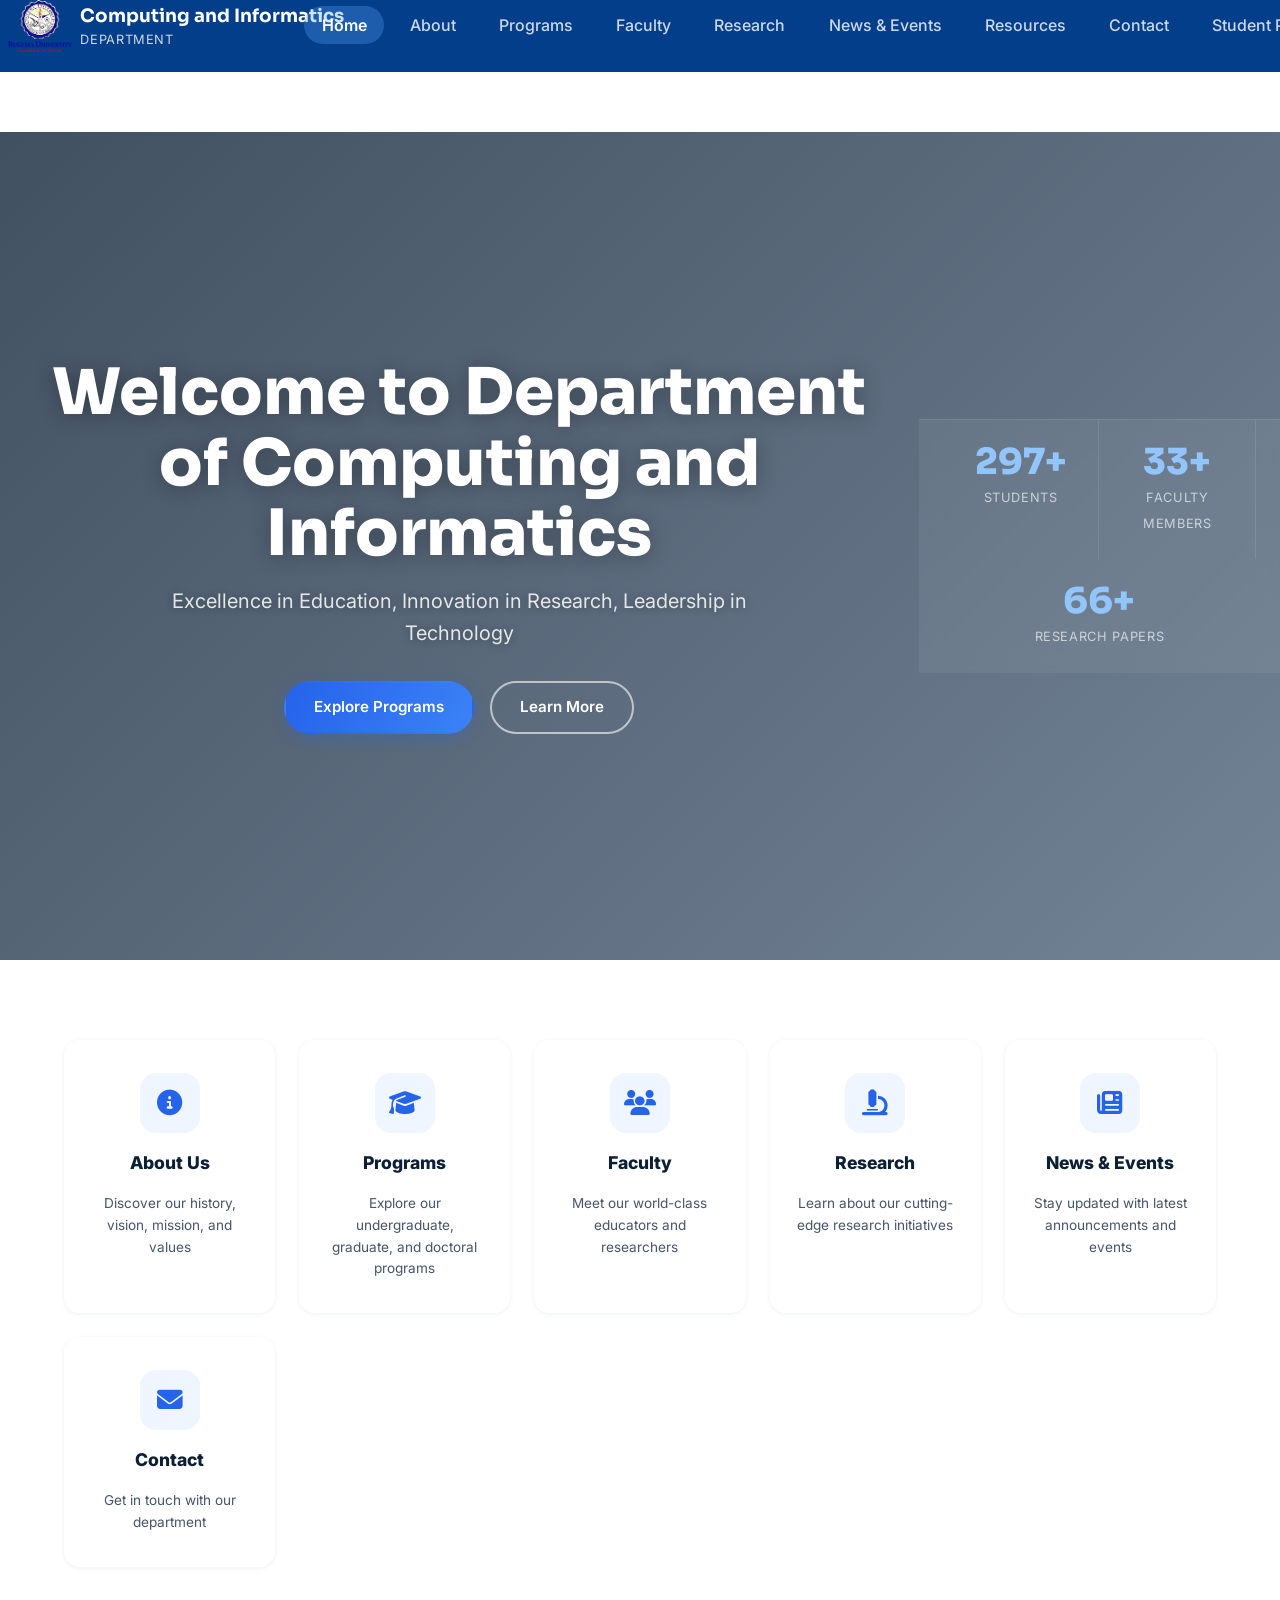
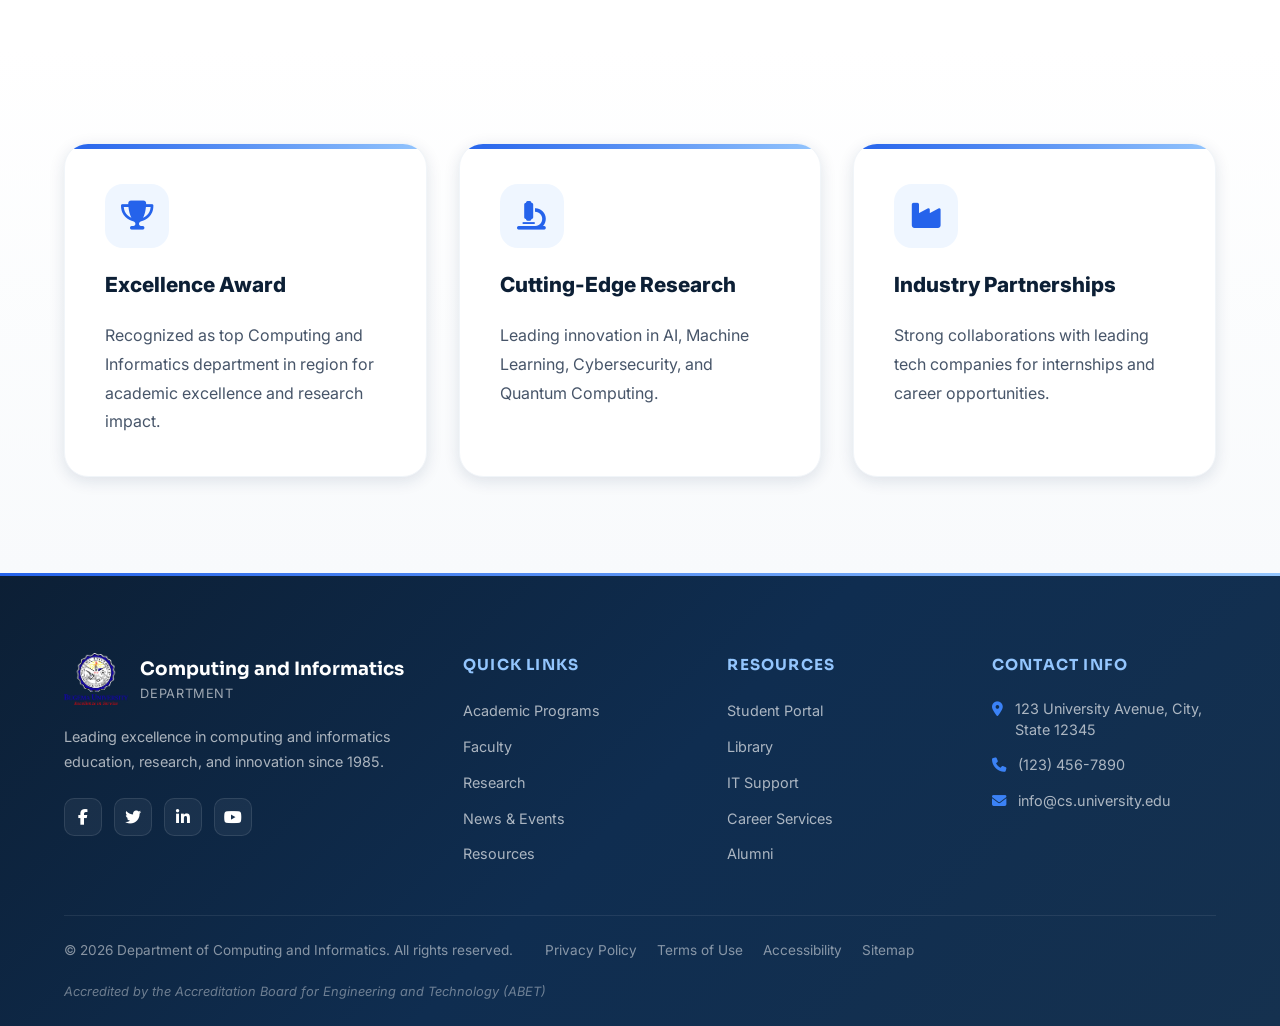
==== commit 561cbfb5: "BUSchool-Department-Computing_and_informatics" ====
--- a/index.html
+++ b/index.html
@@ -80,32 +80,31 @@
                 <div class="hero-overlay"></div>
             </div>
             <div class="hero-content">
-                <div class="welcome-container">
-                    <div class="welcome-card">
-                        <div class="welcome-icon">
-                            <i class="fas fa-university"></i>
-                        </div>
-                        <h1 class="welcome-title">Welcome to Department of Computing and Informatics</h1>
-                        <p class="welcome-subtitle">Excellence in Education, Innovation in Research, Leadership in Technology</p>
-                        
-                        <div class="welcome-stats">
-                            <div class="stat-item">
-                                <span class="stat-number" data-count="500" data-suffix="+">0+</span>
-                                <span class="stat-label">Students</span>
-                            </div>
-                            <div class="stat-item">
-                                <span class="stat-number" data-count="50" data-suffix="+">0+</span>
-                                <span class="stat-label">Faculty Members</span>
-                            </div>
-                            <div class="stat-item">
-                                <span class="stat-number" data-count="100" data-suffix="+">0+</span>
-                                <span class="stat-label">Research Papers</span>
-                            </div>
-                        </div>
-                        
-                        <div class="welcome-actions">
-                            <a href="programs.html" class="btn btn-primary">Explore Programs</a>
-                            <a href="about.html" class="btn btn-secondary">Learn More</a>
+                <div class="container">
+                    <h1 class="hero-title">Welcome to Department of Computing and Informatics</h1>
+                    <p class="hero-sub">Excellence in Education, Innovation in Research, Leadership in Technology</p>
+                    
+                    <div class="hero-actions">
+                        <a href="programs.html" class="btn btn-primary">Explore Programs</a>
+                        <a href="about.html" class="btn btn-outline">Learn More</a>
+                    </div>
+                </div>
+            </div>
+            
+            <div class="hero-stats">
+                <div class="container">
+                    <div class="hero-stats-inner">
+                        <div class="stat-item">
+                            <span class="stat-number" data-count="500" data-suffix="+">0+</span>
+                            <span class="stat-label">Students</span>
+                        </div>
+                        <div class="stat-item">
+                            <span class="stat-number" data-count="50" data-suffix="+">0+</span>
+                            <span class="stat-label">Faculty Members</span>
+                        </div>
+                        <div class="stat-item">
+                            <span class="stat-number" data-count="100" data-suffix="+">0+</span>
+                            <span class="stat-label">Research Papers</span>
                         </div>
                     </div>
                 </div>
--- a/styles.css
+++ b/styles.css
@@ -114,7 +114,8 @@
   height: 100%;
   max-width: 1400px;
   margin: 0 auto;
-  padding: 0 1.5rem;
+  padding: 0 1.5rem 0 0.5rem; /* Reduced left padding to push logo left */
+  gap: 1.5rem;
   position: relative;
 }
 
@@ -122,7 +123,7 @@
 .brand-link {
   display: flex;
   align-items: center;
-  gap: .75rem;
+  gap: .5rem; /* Reduced gap to bring logo closer to text */
   text-decoration: none;
   flex-shrink: 0;
 }
@@ -152,9 +153,7 @@
   display: flex;
   align-items: center;
   gap: .5rem;
-  position: absolute;
-  left: 50%;
-  transform: translateX(-50%);
+  margin-left: auto; /* Force menu to the far right on desktop */
 }
 .nav-link {
   color: rgba(255,255,255,.8);
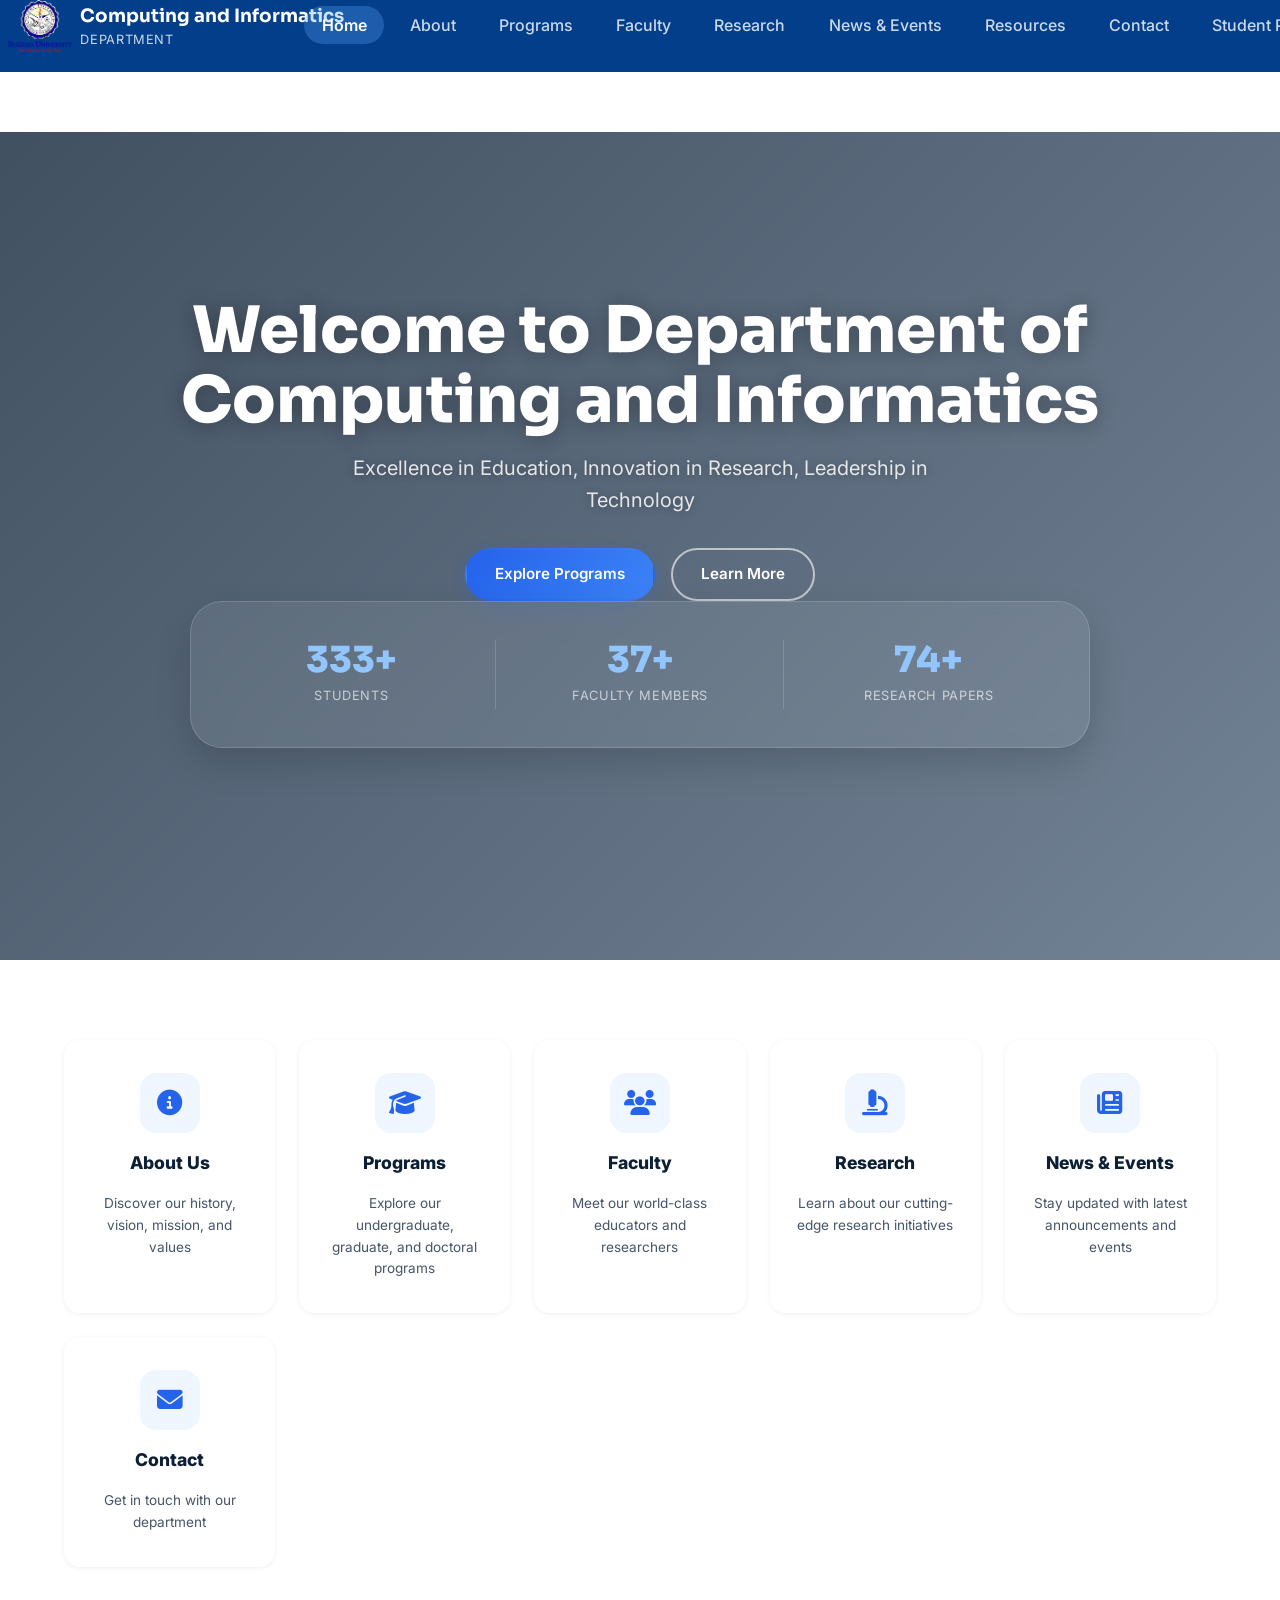
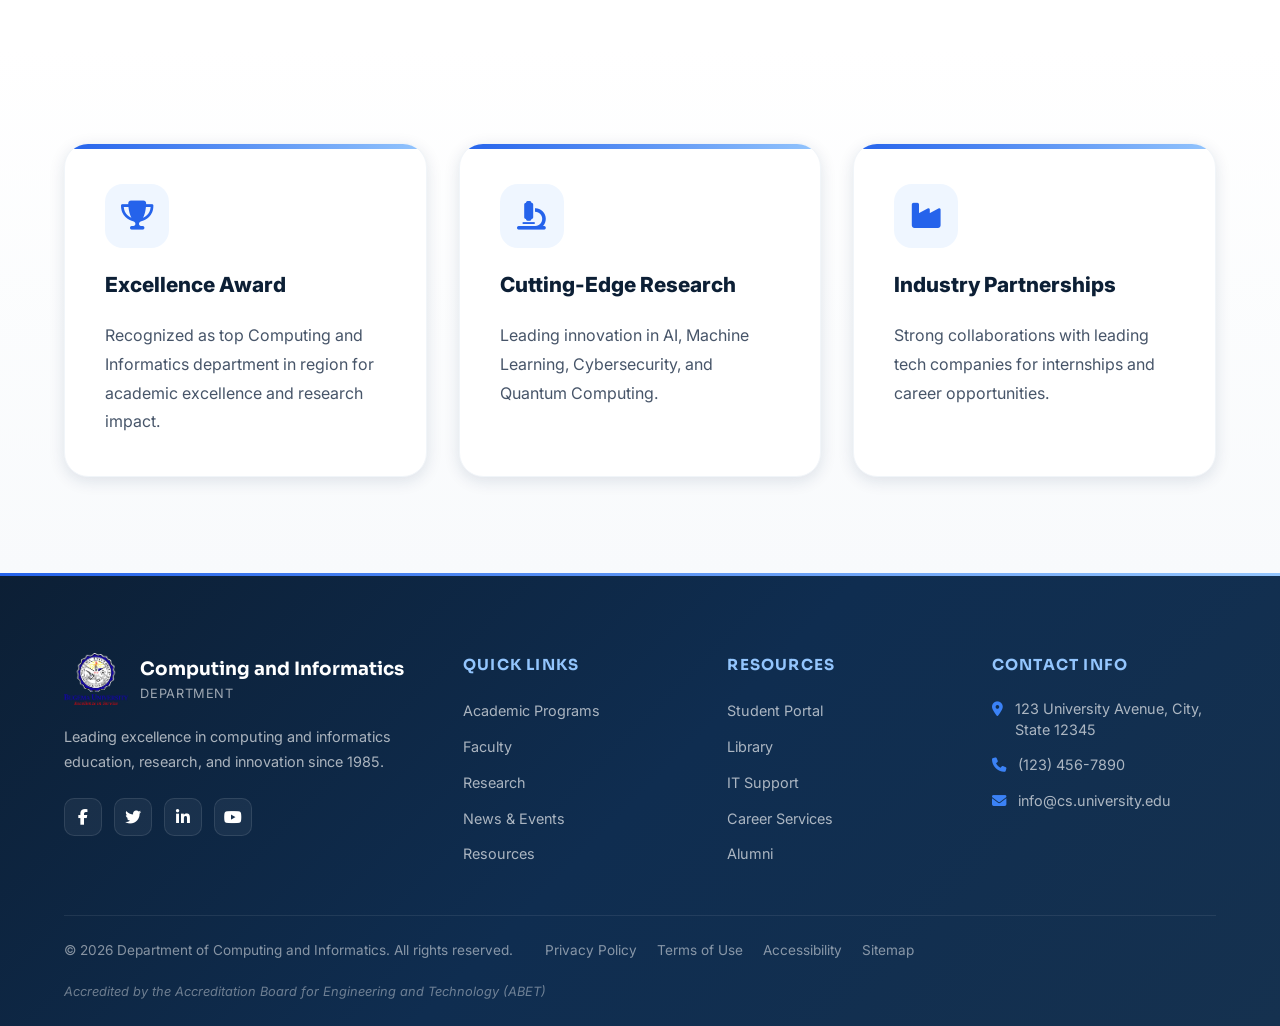
==== commit 40140ba0: "BUSchool-Department-Computing_and_informatics" ====
--- a/index.html
+++ b/index.html
@@ -88,11 +88,8 @@
                         <a href="programs.html" class="btn btn-primary">Explore Programs</a>
                         <a href="about.html" class="btn btn-outline">Learn More</a>
                     </div>
-                </div>
-            </div>
-            
-            <div class="hero-stats">
-                <div class="container">
+                <!-- Welcome Stats moved inside container for better alignment -->
+                <div class="hero-stats">
                     <div class="hero-stats-inner">
                         <div class="stat-item">
                             <span class="stat-number" data-count="500" data-suffix="+">0+</span>
@@ -109,7 +106,8 @@
                     </div>
                 </div>
             </div>
-        </section>
+        </div>
+    </section>
 
         <!-- Quick Links Section -->
         <section class="quick-links">
--- a/styles.css
+++ b/styles.css
@@ -439,23 +439,42 @@
 .hero-stats {
   position: relative;
   z-index: 2;
-  background: rgba(255,255,255,.06);
-  backdrop-filter: blur(10px);
-  border-top: 1px solid rgba(255,255,255,.1);
+  background: rgba(255,255,255,.08);
+  backdrop-filter: blur(12px);
+  border: 1px solid rgba(255,255,255,.15);
+  border-radius: 2rem;
+  max-width: 900px;
+  margin: 0 auto 3rem;
+  padding: 1rem;
+  box-shadow: 0 15px 35px rgba(0,0,0,.15);
 }
 .hero-stats-inner {
   display: flex;
   justify-content: center;
+  align-items: stretch;
   flex-wrap: wrap;
 }
 .stat-item {
   flex: 1;
-  min-width: 120px;
+  min-width: 150px;
   text-align: center;
   padding: 1.5rem 1rem;
-  border-right: 1px solid rgba(255,255,255,.1);
-}
-.stat-item:last-child { border-right: none; }
+  position: relative;
+}
+.stat-item:not(:last-child)::after {
+  content: '';
+  position: absolute;
+  right: 0;
+  top: 20%;
+  bottom: 20%;
+  width: 1px;
+  background: rgba(255,255,255,.15);
+}
+@media (max-width: 767px) {
+  .stat-item:not(:last-child)::after { display: none; }
+  .stat-item { border-bottom: 1px solid rgba(255,255,255,0.1); }
+  .stat-item:last-child { border-bottom: none; }
+}
 .stat-number {
   display: block;
   font-family: var(--font-heading);
